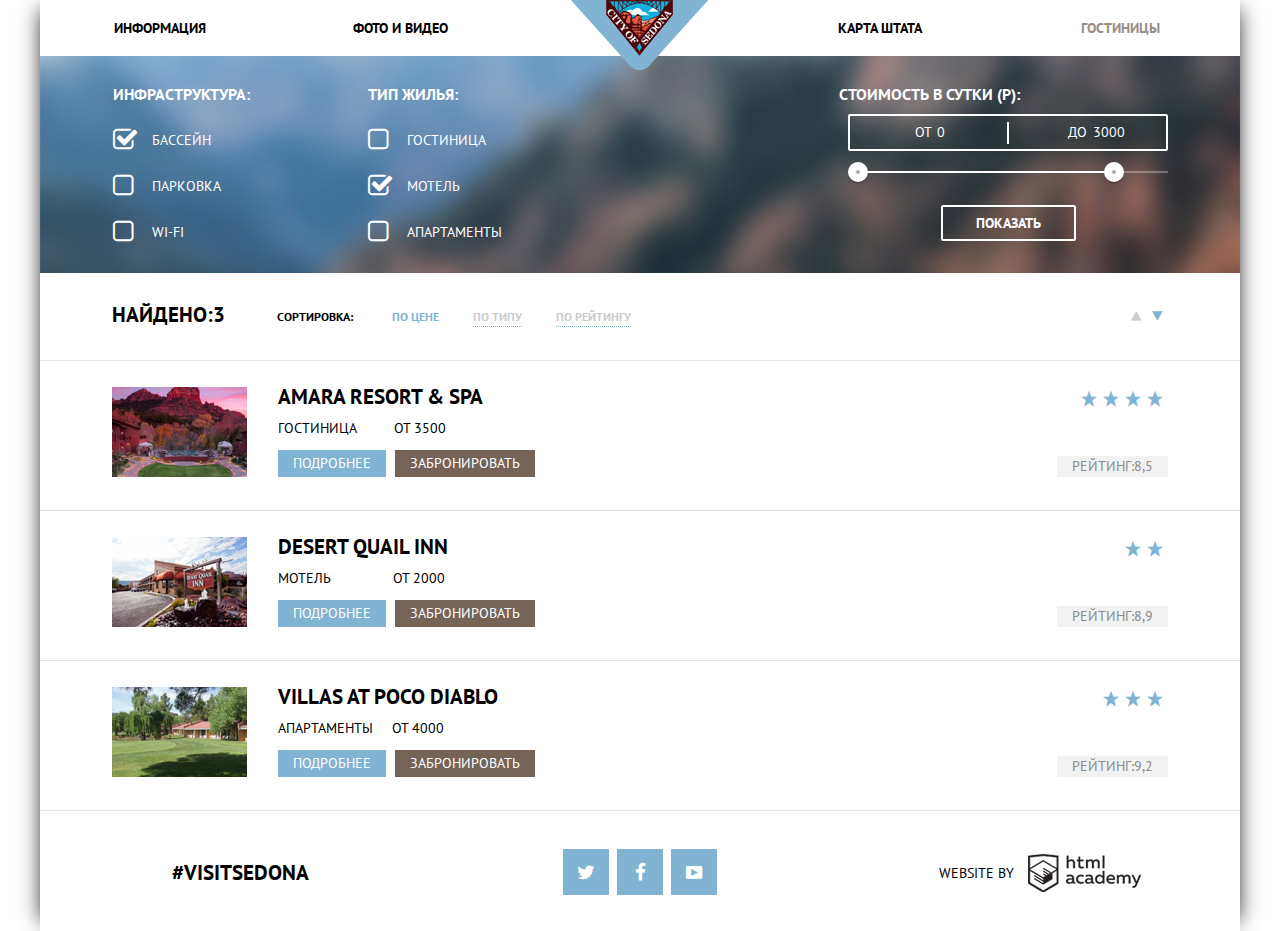
==== catalog.html @ fa94203b "Выезд формы поиск гостиницы на главной странице" ====
<!DOCTYPE html>
<html lang="ru">
    <head>
        <meta charset="utf-8">
        <title>HTML Academy: Седона</title>
        <link rel="stylesheet" href="css/normalize.css">
        <link href="https://fonts.googleapis.com/css?family=PT+Sans:400,700&subset=cyrillic,latin" rel="stylesheet" type="text/css">
        <link rel="stylesheet" href="css/style.css">
    </head>
    <body>
        <div class="container">
            <header class="main-header">
                <nav class="main-navigation">
                    <ul class="menu clearfix">
                        <li class="menu-item">
                            <a href="#">Информация</a>
                        </li>
                        <li class="menu-item">
                            <a href="#">Фото и видео</a>
                        </li>
                        <li class="menu-item">
                            <a href="#">Карта штата</a>
                        </li>
                        <li class="menu-item active">
                            <a href="#">Гостиницы</a>
                        </li>
                    </ul>
                </nav>
                <div class="header-logo">
                    <a href="index.html"><img class="product-img" src="img/logo-top.png" width="138" height="70" alt="City of Sedona"></a>
                </div> 
            </header>

            <main>
                <div class="filters clearfix">
                    <form action="/" method="get">
                        <div class="filter-infrastructure">
                            <h2>Инфраструктура:</h2>

                            <div class="form-control">
                                <input id="pool" type="checkbox" name="infrastructure" checked>
                                <label for="pool">Бассейн</label>
                            </div>
                            <div class="form-control">
                                <input id="parking" type="checkbox" name="infrastructure">
                                <label for="parking">Парковка</label>
                            </div>
                            <div class="form-control">
                                <input id="wi-fi" type="checkbox" name="infrastructure">
                                <label for="wi-fi">Wi-Fi</label>
                            </div>
                        </div>

                        <div class="filter-property-type">
                            <h2>Тип жилья:</h2>
                            <div class="form-control">
                                <input id="hotel" type="checkbox" name="property">
                                <label for="hotel">Гостиница</label>
                            </div>
                            <div class="form-control">
                                <input id="motel" type="checkbox" name="property" checked>
                                <label for="motel">Мотель</label>
                            </div>
                            <div class="form-control">
                                <input id="apartments" type="checkbox" name="property">
                                <label for="apartments">Апартаменты</label>
                            </div>
                        </div>

                        <div class="filter-range">
                            <div class="filter-range-title">Стоимость в сутки (р):</div>
                            <div class="price-controls">
                                <label class="min-price">от <input type="text" name="min-price" value="0"></label>
                                <label class="max-price">до <input type="text" name="max-price" value="3000"></label>
                             </div>
                            <div class="range-controls">
                                <div class="scale">
                                <div class="bar"></div>
                                </div>
                                <div class="range-toggle range-toggle-min"></div>
                                <div class="range-toggle range-toggle-max"></div>
                            </div>
                            <input class="btn-transparent" type="submit" value="Показать">
                        </div>
                    </form>
                </div>
               

                <div class="sorting clearfix">
                    <h2>Найдено:3</h2>
                    <div class="sorting-type">
                        <h4>Сортировка:</h4>
                        <ul>
                            <li class="sorting-type-active"><a href="#">По цене</a></li>
                            <li><a href="#">По типу</a></li>
                            <li><a href="#">По рейтингу</a></li>
                        </ul>
                    </div>
                    <div class="sort-asc-dsc">
                        <a href="#"><span class="icon-up-dir"></span></a>
                        <a href="#"><span class="icon-down-dir sort-asc-dsc-active"></span></a>
                    </div>
                </div>

                <div class="search-result clearfix">
                    <div class="search-result-item">
                        <div class="search-result-img">
                            <img src="img/hotel1.jpg" width="135" height="90" alt="hotel">
                        </div>
                        <div class="description">
                            <a href="#"><h2>Amara resort &#38; SPA</h2></a>
                            <span class="description-span-item1">Гостиница</span>
                            <span>от 3500</span>
                            <div class="discription-button">
                                <button class="blue">Подробнее</button>
                                <button class="brown">Забронировать</button>
                            </div>
                        </div>
                        <div class="rating">
                            <div class="rating-star">
                                <span class="icon-star"></span>
                                <span class="icon-star"></span>
                                <span class="icon-star"></span>
                                <span class="icon-star"></span>
                            </div>
                            <span class="rating-score">Рейтинг:8,5</span>
                        </div>
                    </div>
                    <div class="search-result-item">
                        <div class="search-result-img">
                            <img src="img/hotel2.jpg" width="135" height="90" alt="hotel">
                        </div>
                        <div class="description">
                            <a href="#"><h2>Desert Quail Inn</h2></a>
                            <span class="description-span-item2">Мотель</span>
                            <span>от 2000</span>
                            <div class="discription-button">
                                <button class="blue">Подробнее</button>
                                <button class="brown">Забронировать</button>
                            </div>
                        </div>
                        <div class="rating">
                            <div class="rating-star">
                                <span class="icon-star"></span>
                                <span class="icon-star"></span>
                            </div>
                            <span class="rating-score">Рейтинг:8,9</span>
                        </div>
                    </div>
                    <div class="search-result-item">
                        <div class="search-result-img">
                            <img src="img/hotel3.jpg" width="135" height="90" alt="hotel">
                        </div>
                        <div class="description">
                            <a href="#"><h2>Villas at Poco Diablo</h2></a>
                            <span class="description-span-item3">Апартаменты</span>
                            <span>от 4000</span>
                            <div class="discription-button">
                                <button class="blue">Подробнее</button>
                                <button class="brown">Забронировать</button>
                            </div>
                        </div>
                        <div class="rating">
                            <div class="rating-star">
                                <span class="icon-star"></span>
                                <span class="icon-star"></span>
                                <span class="icon-star"></span>
                            </div>
                            <span class="rating-score">Рейтинг:9,2</span>
                        </div>
                    </div>
                </div> 
            </main>


            <footer class="main-footer clearfix">
                <section class="footer-visitsedona">
                    <span>#VISITSEDONA</span>
                </section>
                <section class="footer-social">
                    <a class="social-btn" href="#"><span class="icon-twitter"></span></a>
                    <a class="social-btn" href="#"><span class="icon-facebook"></span></a>
                    <a class="social-btn" href="#"><span class="icon-youtube"></span></a>
                </section>
                <section class="footer-copyright">
                    <span>Website by</span>
                    <a class="btn" href="https://htmlacademy.ru">
                    </a> 
                </section>
            </footer>
        </div>
  </body>
</html>
---- css/style.css ----
body {
  font-style: normal;
  font-size: 14px;
  line-height: 24px;
  font-family: "PT Sans", "Arial", "Helvetica", sans-serif;
  color: black;
  font-weight: bold;
  text-transform: uppercase;
  margin-top: 0;
  background-color: white;
}
@font-face {
  font-weight: normal;
  font-style: normal;
  font-family: "symbols-sedona";
  src: url("../fonts/symbols-sedona.woff") format("woff"),
  url("../fonts/symbols-sedona.woff2") format("woff2");
}

[class^="icon-"]::before,
[class*=" icon-"]::before {
  display: inline-block;
  width: 1em;
  margin-right: 0.2em;
  margin-left: 0.2em;
  font-weight: normal;
  line-height: 1em;
  font-family: "symbols-sedona";
  text-align: center;
  text-transform: none;
  text-decoration: inherit;
  font-style: normal;
  font-variant: normal;
  speak: none;
}

.icon-facebook::before { content: "\66"; } /* "f" */
.icon-twitter::before { content: "\74"; } /* "t" */
.icon-up-dir::before { content: "\25b2"; } /* "▲" */
.icon-down-dir::before { content: "\25bc"; } /* "▼" */
.icon-star::before { content: "\2605"; } /* "★" */
.icon-check-off::before { content: "\2610"; } /* "☐" */
.icon-check-on::before { content: "\2611"; } /* "☑" */
.icon-calendar::before { content: "\e800"; } /* "" */
.icon-plus::before { content: "\e801"; } /* "" */
.icon-minus::before { content: "\e802"; } /* "" */
.icon-youtube::before { content: "\f39e"; } /* "" */


h1 {
  font-size: 30px;
}

h2 {
  font-size: 21px;
  line-height: 21px;
}

h3 {
  font-weight: normal;
  line-height: 21px;
  font-size: 14px;
}

/*сетка для главной страницы*/
.clearfix::after {
  content: "";
  display: table;
  clear: both;
}

.container {
  width: 1200px;
  position: relative;
  padding: 0px;
  margin: 0 auto;
  box-shadow: -9px 0 20px -10px #333, 
              9px 0 20px  -10px #333;
}

.main-header {
  background-color: #FFFFFF;
  color: #000000;
  height: 56px;
  margin-bottom: 0px;
  position: relative;
}

.main-navigation .menu {
  list-style: none;
  margin: 0;
  padding: 0;
}

.menu-item {
  float: left;
  width: 20%;
  text-align: center;
}

.menu-item:nth-child(2) {
  margin-right: 20%;
}

.menu-item a {
  padding: 16px 0;
  text-decoration: none;
  color: #000000;
  display: block;
}

.menu-item a:hover {
  color: #81b3d2;
}

.menu-item a:active {
  color: #b2b2b2;
}

.main-navigation .active a{
  color: #9b8d84;
}
.main-navigation .active a:hover {
  color: #604e43;
}
.main-navigation .active a:active {
  color: #d6d0cc;
}

.header-logo {
  position: absolute;
  top: 0;
  left: 50%;
  margin-left: -69px;
}

.welcome-to-sedona{
  max-height: 723px;
  background-color: #E0F8F7;
  background-image: url("../img/background-photo1.jpg");
  background-repeat: no-repeat;
  padding-top: 1px;
}

.welcome-to-sedona img {
  display:block;
  margin-bottom: 55px;
  margin-left: auto;
  margin-right: auto;
}
.welcome-to-sedona img:first-child {
  margin-top: 75px;
}

.welcome-to-sedona-title {
  margin-top: 140px;
  text-align: center;
  height: 214px;
}

.welcome-to-sedona-title h2 {
  line-height: 24px;
}

.welcome-to-sedona-title h3 {
  margin-top: 30px;
}

.benefits-blue {
  background-color: #81b3d2;
  color: white;
  width: 400px;
  height: 256px; 
  float: left;
  text-align: center;
  vertical-align: middle;
}

.benefits-blue h2 {
  margin-top: 53px;
  margin-bottom: 23px;
}

.benefits-blue h3 {
  margin-top: 20px;
}

.benefits-picture {
  width: 800px;
  height: 256px;
  float: left;
}

.benefits-white {
  width: 400px;
  height: 330px;
  float: left;
  text-align: center;
}

.benefits-white-picture {
  display: inline-block;
  width: 76px;
  height: 76px;
  margin-top: 60px;
  margin-bottom: 8px;
}

.benefits-white-picture-souvenir {
  margin-top: 56px;
  margin-bottom: 12px;
}

.benefits-white h2 {
  margin-bottom: 25px;
}

.benefits-gray {
  width: 400px;
  height: 256px; 
  float: left;
  text-align: center;
  background-color: #eeeeee;
}

.benefits-gray h2 {
  margin-top: 47px;
  margin-bottom: 22px;
}

.benefits-gray h3 {
  margin-top: 20px;
}

.post-benefits {
  height: 235px;
  text-align: center;
}

.post-benefits h1 {
  margin-top: 56px;
  margin-bottom: 31px;
}

.post-benefits h3 {
  line-height: 24px;
}

.search-hotels {
  position: absolute;
  top: -85px;
  left: 315px;
  width:568px;
  height:481px;
  margin-left: auto;
  margin-right: auto;
}


button.search-hotels-title {
  font-size: 21px;
  color: white;
  text-align: center;
  height: 85px;
  width: 100%;
  outline: none;
  border: 0px;
  background-color: #766357;
  line-height: 26px;
  text-transform: uppercase;
}

.search-hotels form {
  width: 100%;
  height: 396px;
  display: none;
  background: #ffffff; 
  box-shadow: 1px 1px 20px 2px #333;
}
.search-hotels form.show {
  display: block;
}

.map {
  position: relative;
  background-image: url("../img/map.jpg");
  height: 590px;
}

.search-hotels input.btn {
  font-size: 21px;
  color: white;
  text-align: center;
  width: 459px;
  height: 58px;
  background-color: #81b3d2;
  text-transform: uppercase;
  margin-top: 55px;
  margin-left: 55px;
  border: 0px;
  outline: none;
}

.search-hotels input.btn:hover {
  background-color: #669ec0;
}

.search-hotels input.btn:active {
  color: rgba(255, 255, 255, 0.3);
  background-color: #5496bd;
}

.form-check-in {
  padding-top: 55px;
  margin-left: 56px;
  position: relative;
}

#check-in-edit {
  width: 331px;
  height: 36px;
  background-color: #f2f2f2;
  border: 0px;
  margin-left: 18px;
  padding-left: 14px;
  text-transform: uppercase;
}

#check-in-edit:hover {
  background-color: #ebebeb;
}

#check-in-edit:focus {
  background-color: #ffffff;
  border: 2px solid #e5e5e5;
  outline: none;
  width: 327px;
  height: 32px;
}

.form-check-out {
  margin-top: 28px;
  margin-left: 55px;
  position: relative;
} 

#check-out-edit {
  width: 331px;
  height: 36px;
  background-color: #f2f2f2;
  border: 0px;
  margin-left: 16px;
  padding-left: 14px;
  text-transform: uppercase;
}

#check-out-edit:hover {
  background-color: #ebebeb;
}

#check-out-edit:focus {
  background-color: #ffffff;
  border: 2px solid #e5e5e5;
  outline: none;
  width: 327px;
  height: 32px;
}

.search-hotels-updown {
  display: inline-block;
  margin-top: 31px;
  margin-left: 55px;
}

.search-hotels-updown-edit {
  display: inline-block;
  padding: 6px 4px;
  background-color: #f2f2f2;
  margin-left: 38px;
}

.search-hotels-updown-children {
  margin-left: 48px;
}

.search-hotels-updown-children .search-hotels-updown-edit {
  margin-left: 25px;
}

.search-hotels-updown-edit button, .search-hotels-updown-edit input {
  border: none;
  background-color: #f2f2f2;
  text-align: center;
}

.form-check-in .icon-calendar {
  font-size: 21px;
  color: #c2c2c2;
  position: absolute;
  line-height: 36px;
  right: 60px;
  cursor: pointer;
}

.form-check-out .icon-calendar {
  font-size: 21px;
  color: #c2c2c2;
  position: absolute;
  line-height: 36px;
  right: 60px;
  cursor: pointer;
}

.icon-calendar:hover, 
.icon-minus:hover, 
.icon-plus:hover {
  color: #000000;
}

.icon-calendar:active, 
.icon-minus:active, 
.icon-plus:active {
  color: #81b3d2;
}

.search-hotels-updown-edit button {
  cursor: pointer;
  outline: none;
}

.search-hotels-updown-edit span {
  font-size: 14px;
  color: #a9a9a9;
}

.main-footer-index {
  background-color: rgba(255, 255, 255, 0.9);
  position: absolute;
  bottom: 0;
}

.main-footer  {
  width: 1200px;
  padding: 33px 0px;
  height: 54px;
}

.footer-visitsedona {
  display: block;
  float: left;
  width: 400px;
  text-align: center;
  margin-top: 17px;
  font-size: 21px;
}

.footer-social {
  float: left;
  width: 400px;
  margin-top: 5px;
  text-align: center;
}

.social-btn {
  display: inline-block;
  width: 46px;
  height: 46px;
  margin: 0 2px;
  font-size: 0px;
  vertical-align: top;
  text-decoration: none;
  background: #81b3d2;
  color:white;
  text-align: center;
  outline: none;
}

.social-btn:hover {
  background-color: #669ec0;
}

.social-btn:active {
  color: rgba(255, 255, 255, 0.3);
  background-color: #5496bd;
}

.social-btn span {
font-size: 19px;
line-height: 46px;
}

.footer-copyright {
  float: left;
  width: 400px;
  min-height: 50px;
  text-align: center;
  margin-top: 10px;
}

.footer-copyright span {
  vertical-align: middle;
  margin-right: 10px;
  font-weight: 400;
}

.footer-copyright a.btn {
  vertical-align: middle;
  background: url("../img/htmlacademy.png");
  background-repeat: no-repeat; 
  display: inline-block;   
  width: 113px; 
  height: 38px; 
}

.footer-copyright a.btn:hover {
  background: url("../img/htmlacademyblue.png") no-repeat;
}

.footer-copyright a.btn:active {
  background: url("../img/htmlacademygray.png") no-repeat;
}

/* сетка для каталога*/
.filters {
  background-image: url("../img/filter-background1.jpg");
  color: white;
  min-height: 217px; 
}

.filters h2 {
  font-size: 16px;
  margin-top: 28px;
}

.form-control input[type="checkbox"] {
  display: none;
}

.form-control input[type="checkbox"] + label {
  display: block;
  margin: 25px 0;
  line-height: 21px;
  padding-left: 39px;
  position: relative;
  cursor: pointer;
  font-weight: normal;
}

.form-control input[type="checkbox"] + label::before {
  content: "\2610";
  font-family: "symbols-sedona";
  font-size: 26px;
  position: absolute;
  top: 0;
  left: 0;

}

.form-control input[type="checkbox"]:checked + label::before {
  content: "\2611";
}

.filter-infrastructure {
  width: 240px;
  margin-left: 73px;
  float: left;
  margin-right: 15px;
}

.filter-property-type {
  width: 275px;
  float:left;
  margin-right: 197px;
}

.filter-range {
  width: 320px;
  margin-right: 72px;
  margin-top: 28px;
  float: right;
  color: #ffffff;
  text-transform: uppercase;
}

.filter-range-title {
  margin-bottom: 9px;
  margin-left: -9px;
  font-weight: 600;
  font-size: 16px;
  line-height: 21px;
}

.price-controls {
  position: relative;
  height: 33px;
  margin-bottom: 20px;
  font-size: 0;
  border: 2px solid #ffffff;
  border-radius: 2px;
}

.price-controls::after {
  content: "";
  position: absolute;
  top: 50%;
  left: 50%;
  width: 2px;
  height: 22px;
  background: #ffffff;
  transform: translate(-50%, -50%);
}

.price-controls label {
  display: inline-block;
  font-weight: 400;
  font-size: 14px;
  line-height: 30px;
  vertical-align: top;
  cursor: pointer;
}

.price-controls .min-price,
.price-controls .max-price {
  width: 88px;
  padding-left: 65px;
}

.price-controls input {
  width: 50px;
  margin: 0;
  color: inherit;
  font: inherit;
  background: none;
  border: none;
  outline: none;
}

.range-controls {
  position: relative;
  margin-bottom: 32px;
}

.range-controls .scale {
  height: 2px;
  background: rgba(255, 255, 255, 0.3);
}

.range-controls .bar {
  width: 80%;
  height: 2px;
  background: #ffffff;
}

.range-toggle {
  position: absolute;
  top: -9px;
  width: 4px;
  height: 4px;
  background: #ababab;
  border: 8px solid #ffffff;
  border-radius: 50%;
  box-shadow: 0 2px 1px 0 rgba(0, 1, 1, 0.2);
  cursor: pointer;
}

.range-toggle:hover {
  background: #1c4f80;
}

.range-toggle-min {
  left: 0;
}

.range-toggle-max {
  left: 80%;
}

.btn-transparent {
  display: block;
  margin: 0 auto;
  padding: 6px 33px;
  font-size: 14px;
  line-height: 20px;
  color: #ffffff;
  text-transform: uppercase;
  background: transparent;
  border: 2px solid #ffffff;
  border-radius: 2px;
  outline: none;
  cursor: pointer;
}

.btn-transparent:hover {
  color: #000000;
  background: #ffffff;
}

.sorting {
  width: 1062px;
  padding: 31px 66px;
  padding-left: 72px;
  vertical-align: middle; 
  border-bottom: 1px solid #e5e5e5;
}

.sorting h2 {
  margin: 0 45px 0 0;
  width: 120px;
  float: left;
}

.sorting-type {
  width: 680px;
  float: left;
}

.sorting-type h4 {
  font-size: 12px;
  display: inline;
  margin-right: 35px;
}

.sorting-type ul {
  display: inline;
  margin: 0;
  padding: 0;
  list-style: none;
}

.sorting-type li {
  display: inline-block;
  font-size: 12px;
  line-height: 18px;
  text-align: center;
}

.sorting-type a {
  display: block;
  color: black;
  margin-right: 30px;
  color: #cbcbcb;
  text-decoration: none;
  border-bottom: 1px dotted #81b3d2;
}

.sorting-type a:hover {
  color: #81b3d2;
}

.sorting-type a:active {
  color: #000000;
  border: none;
}

.sorting-type-active a {
  color: #81b3d2;
  border: none;
}

.sort-asc-dsc {
  float: right;
  width: 200px;
  margin: 0;
  font-size: 23px;
  text-align: right;
}

.sort-asc-dsc a {
  color: #cccccc;
}

.sort-asc-dsc a:hover {
  color: #000000;
}

.sort-asc-dsc a:active {
  color: #81b3d2;
}

.sort-asc-dsc .icon-down-dir {
  margin-left: -17px;
}

 .sort-asc-dsc .sort-asc-dsc-active {
  color: #81b3d2;
}

.search-result-item {
  position: relative;
  padding: 26px 72px;
  border-bottom: 1px solid #e5e5e5;
}

.search-result-item .search-result-img {
  display: inline-block;
  width: 134px;
  margin-right: 28px;
}

.search-result-item .description {
  display: inline-block;
  vertical-align: top;
  position: relative;
  height: 90px;
  min-width: 563px;
}

.description h2 {
  font-size: 21px;
  line-height: 1em;
  font-weight: 700;
  margin-top: -1px;
  margin-bottom: 9px;
}

.description a {
  text-decoration: none;
  color: #000000;
}

.description a:hover {
  color: #81b3d2;
}

.description a:active {
  color: #c2c2c2;
}

.description span {
  font-size: 14px;
  font-weight: 400;
}

.description-span-item1 {
  margin-right: 33px;
}

.description-span-item2 {
  margin-right: 58px;
}

.description-span-item3 {
  margin-right: 15px;
}

.discription-button {
  position: absolute;
  bottom: 0;
}

.discription-button button {
  height: 27px;
  padding: 0 15px;
  font-weight: 400;
  font-size: 14px;
  line-height: 21px;
  font-family: "PT Sans", "Arial", sans-serif;
  color: #ffffff;
  border: none;
  outline: none;
  cursor: pointer;
  margin-right: 5px;
  text-transform: uppercase;
}

.discription-button .blue {
  background-color: #81b3d2;
}

.discription-button .blue:hover {
  background-color: #669ec0; 
}

.discription-button .blue:active {
  color: rgba(255, 255, 255, 0.3);
  background-color: #5496bd;
}

.discription-button .brown {
  background-color: #766357;
}

.discription-button .brown:hover {
  background-color: #604e43;
}

.discription-button .brown:active {
  color: rgba(255, 255, 255, 0.3);
  background-color: #503e33;
}
 
.search-result-item .rating {
  vertical-align: top;
  position: absolute;
  height: 90px;
  right: 72px;
  display: inline-block;
  text-align: right;
}

.search-result-item .rating-star {
  text-align: right;
  color: #81b3d2;
}

.search-result-item .icon-star {
  font-size: 18px;
  margin-left: -7px;
}

.search-result-item .rating-score  {
  background-color: #f2f2f2;
  color: #8b8b8b;
  font-size: 14px;
  font-weight: 400;
  line-height: 21px;
  padding: 0px 15px;
  position: absolute;
  bottom: 0;
  right: 0;
}
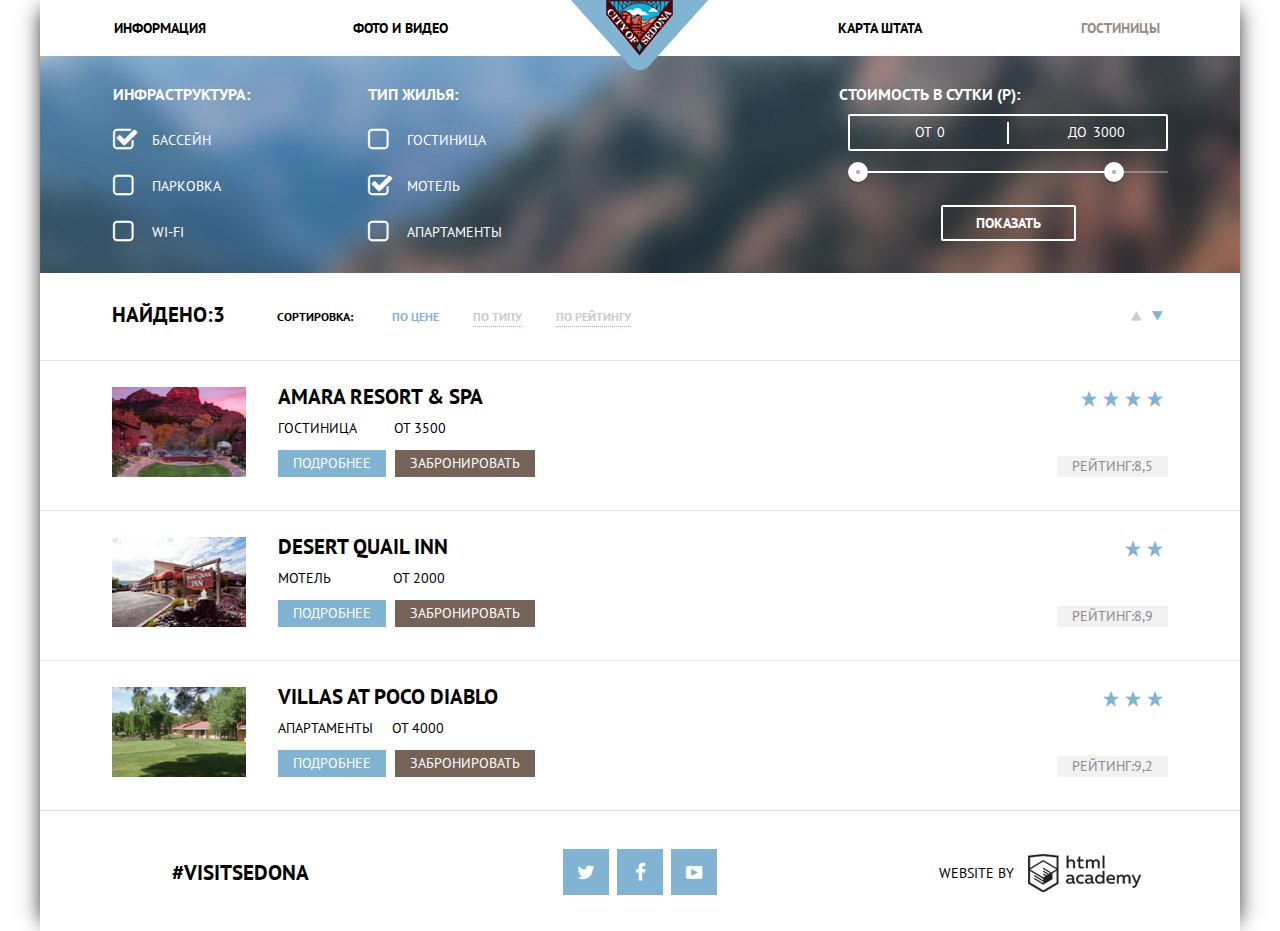
==== commit 4787e0a5: "По замечаниям от 20.02.2016" ====
--- a/catalog.html
+++ b/catalog.html
@@ -5,7 +5,7 @@
         <title>HTML Academy: Седона</title>
         <link rel="stylesheet" href="css/normalize.css">
         <link href="https://fonts.googleapis.com/css?family=PT+Sans:400,700&subset=cyrillic,latin" rel="stylesheet" type="text/css">
-        <link rel="stylesheet" href="css/style.css">
+        <link rel="stylesheet" href="css/stylemin.css">
     </head>
     <body>
         <div class="container">
--- a/css/stylemin.css
+++ b/css/stylemin.css
@@ -0,0 +1 @@
+h2,h3{line-height:21px}body{font-style:normal;font-size:14px;line-height:24px;font-family:"PT Sans",Arial,Helvetica,sans-serif;color:#000;font-weight:700;text-transform:uppercase;margin-top:0;background-color:#fff}@font-face{font-weight:400;font-style:normal;font-family:symbols-sedona;src:url(../fonts/symbols-sedona.woff) format("woff"),url(../fonts/symbols-sedona.woff2) format("woff2")}[class*=" icon-"]::before,[class^=icon-]::before{display:inline-block;width:1em;margin-right:.2em;margin-left:.2em;font-weight:400;line-height:1em;font-family:symbols-sedona;text-align:center;text-transform:none;text-decoration:inherit;font-style:normal;font-variant:normal;speak:none}.search-hotels input.btn,button.search-hotels-title{text-transform:uppercase;border:0;outline:0;text-align:center}.description a,.menu-item a,.social-btn,.sorting-type a{text-decoration:none}.icon-facebook::before{content:"\66"}.icon-twitter::before{content:"\74"}.icon-up-dir::before{content:"\25b2"}.icon-down-dir::before{content:"\25bc"}.icon-star::before{content:"\2605"}.icon-check-off::before{content:"\2610"}.icon-check-on::before{content:"\2611"}.icon-calendar::before{content:"\e800"}.icon-plus::before{content:"\e801"}.icon-minus::before{content:"\e802"}.icon-youtube::before{content:"\f39e"}h1{font-size:30px}h2{font-size:21px}h3{font-weight:400;font-size:14px}.post-benefits h3,.welcome-to-sedona-title h2{line-height:24px}.clearfix::after{content:"";display:table;clear:both}.container{width:1200px;position:relative;padding:0;margin:0 auto;box-shadow:-9px 0 20px -10px #333,9px 0 20px -10px #333}.main-header{background-color:#FFF;height:56px;margin-bottom:0;position:relative}.main-navigation .menu{list-style:none;margin:0;padding:0}.menu-item{float:left;width:20%;text-align:center}.menu-item:nth-child(2){margin-right:20%}.menu-item a{padding:16px 0;color:#000;display:block}.menu-item a:hover{color:#81b3d2}.menu-item a:active{color:#b2b2b2}.main-navigation .active a{color:#9b8d84}.main-navigation .active a:hover{color:#604e43}.main-navigation .active a:active{color:#d6d0cc}.header-logo{position:absolute;top:0;left:50%;margin-left:-69px}.welcome-to-sedona{max-height:723px;background-image:url(../img/background-photo1.jpg);background-repeat:no-repeat;padding-top:1px}.welcome-to-sedona img{display:block;margin-bottom:55px;margin-left:auto;margin-right:auto}.welcome-to-sedona img:first-child{margin-top:75px}.welcome-to-sedona-title{margin-top:140px;text-align:center;height:214px}.welcome-to-sedona-title h3{margin-top:30px}.benefits-blue{background-color:#81b3d2;color:#fff;width:400px;height:256px;float:left;text-align:center;vertical-align:middle}.benefits-blue h2{margin-top:53px;margin-bottom:23px}.benefits-blue h3{margin-top:20px}.benefits-picture{width:800px;height:256px;float:left}.benefits-white{width:400px;height:330px;float:left;text-align:center}.benefits-white-picture{display:inline-block;width:76px;height:76px;margin-top:60px;margin-bottom:8px}.benefits-white-picture-souvenir{margin-top:56px;margin-bottom:12px}.benefits-white h2{margin-bottom:25px}.benefits-gray{width:400px;height:256px;float:left;text-align:center;background-color:#eee}.benefits-gray h2{margin-top:47px;margin-bottom:22px}.benefits-gray h3{margin-top:20px}.post-benefits{height:235px;text-align:center}.post-benefits h1{margin-top:56px;margin-bottom:31px}.search-hotels{position:absolute;top:-85px;left:315px;width:568px;height:481px;margin-left:auto;margin-right:auto;box-shadow:0 0 8px 2px gray,}.form-check-in,.form-check-out,.map{position:relative}button.search-hotels-title{font-size:21px;color:#fff;height:85px;width:100%;background-color:#766357;line-height:26px}.search-hotels form{width:100%;height:396px;display:none;background:#fff}.search-hotels form.show{display:block}.map{background-image:url(../img/map.jpg);height:590px}.search-hotels input.btn{font-size:21px;color:#fff;width:459px;height:58px;background-color:#81b3d2;margin-top:55px;margin-left:55px}.search-hotels input.btn:hover{background-color:#669ec0}.search-hotels input.btn:active{color:rgba(255,255,255,.3);background-color:#5496bd}#check-in-edit,#check-out-edit{width:331px;height:36px;background-color:#f2f2f2;border:0;padding-left:14px;text-transform:uppercase}#check-in-edit:hover,#check-out-edit:hover{background-color:#ebebeb}#check-in-edit:focus,#check-out-edit:focus{background-color:#fff;border:2px solid #e5e5e5;width:327px;height:32px;outline:0}.form-check-in{padding-top:55px;margin-left:56px}#check-in-edit{margin-left:18px}.form-check-out{margin-top:28px;margin-left:55px}#check-out-edit{margin-left:16px}.search-hotels-updown{display:inline-block;margin-top:31px;margin-left:55px}.search-hotels-updown-edit{display:inline-block;padding:6px 4px;background-color:#f2f2f2;margin-left:38px}.search-hotels-updown-children{margin-left:48px}.search-hotels-updown-children .search-hotels-updown-edit{margin-left:25px}.search-hotels-updown-edit button,.search-hotels-updown-edit input{border:none;background-color:#f2f2f2;text-align:center}.form-check-in .icon-calendar,.form-check-out .icon-calendar{font-size:21px;color:#c2c2c2;position:absolute;line-height:36px;right:60px;cursor:pointer}.icon-calendar:hover,.icon-minus:hover,.icon-plus:hover{color:#000}.icon-calendar:active,.icon-minus:active,.icon-plus:active{color:#81b3d2}.search-hotels-updown-edit button{cursor:pointer;outline:0}.search-hotels-updown-edit span{font-size:14px;color:#a9a9a9}.main-footer-index{background-color:rgba(255,255,255,.9);position:absolute;bottom:0}.main-footer{width:1200px;padding:33px 0;height:54px}.footer-social,.footer-visitsedona{width:400px;float:left;text-align:center}.footer-visitsedona{display:block;margin-top:17px;font-size:21px}.footer-social{margin-top:5px}.social-btn{display:inline-block;width:46px;height:46px;margin:0 2px;font-size:0;vertical-align:top;background:#81b3d2;color:#fff;text-align:center;outline:0}.social-btn:hover{background-color:#669ec0}.social-btn:active{color:rgba(255,255,255,.3);background-color:#5496bd}.social-btn span{font-size:19px;line-height:46px}.footer-copyright{float:left;width:400px;min-height:50px;text-align:center;margin-top:10px}.footer-copyright span{vertical-align:middle;margin-right:10px;font-weight:400}.footer-copyright a.btn{vertical-align:middle;background:url(../img/htmlacademy.png) no-repeat;display:inline-block;width:113px;height:38px}.footer-copyright a.btn:hover{background:url(../img/htmlacademyblue.png) no-repeat}.footer-copyright a.btn:active{background:url(../img/htmlacademygray.png) no-repeat}.filters{background-image:url(../img/filter-background1.jpg);color:#fff;min-height:217px}.filters h2{font-size:16px;margin-top:28px}.form-control input[type=checkbox]{display:none}.form-control input[type=checkbox]+label{display:block;margin:25px 0;line-height:21px;padding-left:39px;position:relative;cursor:pointer;font-weight:400}.form-control input[type=checkbox]+label::before{content:"\2610";font-family:symbols-sedona;font-size:26px;position:absolute;top:0;left:0}.form-control input[type=checkbox]:checked+label::before{content:"\2611"}.filter-infrastructure{width:240px;margin-left:73px;float:left;margin-right:15px}.filter-property-type{width:275px;float:left;margin-right:197px}.filter-range{width:320px;margin-right:72px;margin-top:28px;float:right;color:#fff;text-transform:uppercase}.filter-range-title{margin-bottom:9px;margin-left:-9px;font-weight:600;font-size:16px;line-height:21px}.price-controls{position:relative;height:33px;margin-bottom:20px;font-size:0;border:2px solid #fff;border-radius:2px}.price-controls::after{content:"";position:absolute;top:50%;left:50%;width:2px;height:22px;background:#fff;transform:translate(-50%,-50%)}.price-controls label{display:inline-block;font-weight:400;font-size:14px;line-height:30px;vertical-align:top;cursor:pointer}.price-controls .max-price,.price-controls .min-price{width:88px;padding-left:65px}.price-controls input{width:50px;margin:0;color:inherit;font:inherit;background:0 0;border:none;outline:0}.range-controls{position:relative;margin-bottom:32px}.range-controls .scale{height:2px;background:rgba(255,255,255,.3)}.range-controls .bar{width:80%;height:2px;background:#fff}.range-toggle{position:absolute;top:-9px;width:4px;height:4px;background:#ababab;border:8px solid #fff;border-radius:50%;box-shadow:0 2px 1px 0 rgba(0,1,1,.2);cursor:pointer}.range-toggle:hover{background:#1c4f80}.range-toggle-min{left:0}.range-toggle-max{left:80%}.btn-transparent{display:block;margin:0 auto;padding:6px 33px;font-size:14px;line-height:20px;color:#fff;text-transform:uppercase;background:0 0;border:2px solid #fff;border-radius:2px;outline:0;cursor:pointer}.btn-transparent:hover{color:#000;background:#fff}.sorting{width:1062px;padding:31px 66px 31px 72px;vertical-align:middle;border-bottom:1px solid #e5e5e5}.sorting h2{margin:0 45px 0 0;width:120px;float:left}.sorting-type{width:680px;float:left}.sorting-type h4{font-size:12px;display:inline;margin-right:35px}.sorting-type ul{display:inline;margin:0;padding:0;list-style:none}.sorting-type li{display:inline-block;font-size:12px;line-height:18px;text-align:center}.sorting-type a{display:block;margin-right:30px;color:#cbcbcb;border-bottom:1px dotted #81b3d2}.sorting-type a:hover{color:#81b3d2}.sorting-type a:active{color:#000;border:none}.sorting-type-active a{color:#81b3d2;border:none}.sort-asc-dsc{float:right;width:200px;margin:0;font-size:23px;text-align:right}.sort-asc-dsc a{color:#ccc}.sort-asc-dsc a:hover{color:#000}.sort-asc-dsc .sort-asc-dsc-active,.sort-asc-dsc a:active{color:#81b3d2}.sort-asc-dsc .icon-down-dir{margin-left:-17px}.search-result-item{position:relative;padding:26px 72px;border-bottom:1px solid #e5e5e5}.search-result-item .search-result-img{display:inline-block;width:134px;margin-right:28px}.search-result-item .description{display:inline-block;vertical-align:top;position:relative;height:90px;min-width:563px}.description h2{font-size:21px;line-height:1em;font-weight:700;margin-top:-1px;margin-bottom:9px}.description span,.discription-button button{font-size:14px;font-weight:400}.description a{color:#000}.description a:hover{color:#81b3d2}.description a:active{color:#c2c2c2}.description-span-item1{margin-right:33px}.description-span-item2{margin-right:58px}.description-span-item3{margin-right:15px}.discription-button{position:absolute;bottom:0}.discription-button button{height:27px;padding:0 15px;line-height:21px;font-family:"PT Sans",Arial,sans-serif;color:#fff;border:none;outline:0;cursor:pointer;margin-right:5px;text-transform:uppercase}.discription-button .blue{background-color:#81b3d2}.discription-button .blue:hover{background-color:#669ec0}.discription-button .blue:active{color:rgba(255,255,255,.3);background-color:#5496bd}.discription-button .brown{background-color:#766357}.discription-button .brown:hover{background-color:#604e43}.discription-button .brown:active{color:rgba(255,255,255,.3);background-color:#503e33}.search-result-item .rating{vertical-align:top;position:absolute;height:90px;right:72px;display:inline-block;text-align:right}.search-result-item .rating-star{text-align:right;color:#81b3d2}.search-result-item .icon-star{font-size:18px;margin-left:-7px}.search-result-item .rating-score{background-color:#f2f2f2;color:#8b8b8b;font-size:14px;font-weight:400;line-height:21px;padding:0 15px;position:absolute;bottom:0;right:0}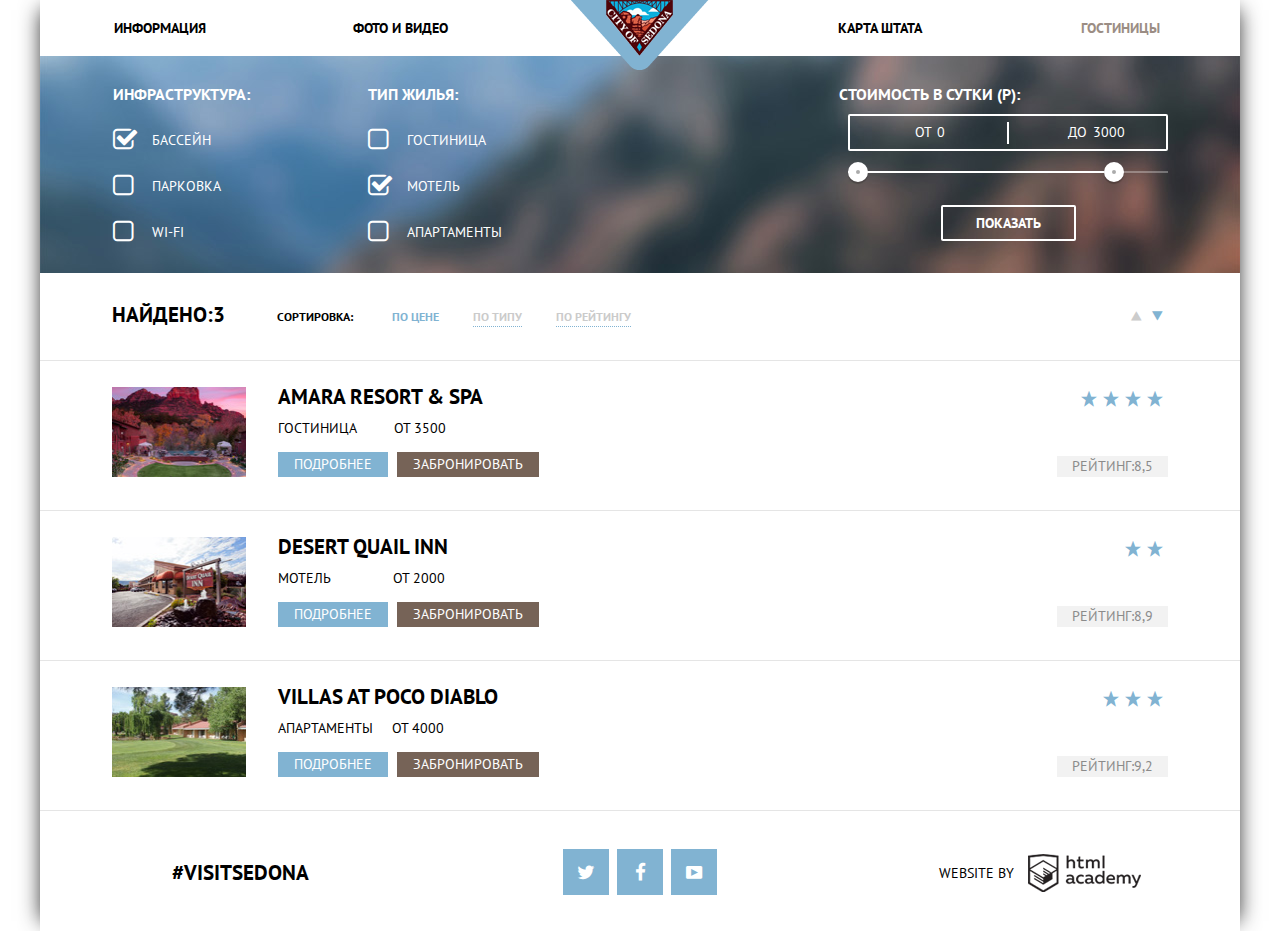
==== commit 0d1a0a1d: "Замечания" ====
--- a/catalog.html
+++ b/catalog.html
@@ -5,7 +5,7 @@
         <title>HTML Academy: Седона</title>
         <link rel="stylesheet" href="css/normalize.css">
         <link href="https://fonts.googleapis.com/css?family=PT+Sans:400,700&subset=cyrillic,latin" rel="stylesheet" type="text/css">
-        <link rel="stylesheet" href="css/stylemin.css">
+        <link rel="stylesheet" href="css/style.min.css">
     </head>
     <body>
         <div class="container">
--- a/css/style.min.css
+++ b/css/style.min.css
@@ -0,0 +1 @@
+h2,h3{line-height:21px}body{font-style:normal;font-size:14px;line-height:24px;font-family:"PT Sans",Arial,Helvetica,sans-serif;color:#000;font-weight:700;text-transform:uppercase;margin-top:0;background-color:#fff}@font-face{font-weight:400;font-style:normal;font-family:symbols-sedona;src:url(../fonts/symbols-sedona.woff) format("woff"),url(../fonts/symbols-sedona.woff2) format("woff2")}[class*=" icon-"]::before,[class^=icon-]::before{display:inline-block;width:1em;margin-right:.2em;margin-left:.2em;font-weight:400;line-height:1em;font-family:symbols-sedona;text-align:center;text-transform:none;text-decoration:inherit;font-style:normal;font-variant:normal;speak:none}.search-hotels input.btn,button.search-hotels-title{text-transform:uppercase;border:0;outline:0;text-align:center}.description a,.menu-item a,.social-btn,.sorting-type a{text-decoration:none}.icon-facebook::before{content:"\66"}.icon-twitter::before{content:"\74"}.icon-up-dir::before{content:"\25b2"}.icon-down-dir::before{content:"\25bc"}.icon-star::before{content:"\2605"}.icon-check-off::before{content:"\2610"}.icon-check-on::before{content:"\2611"}.icon-calendar::before{content:"\e800"}.icon-plus::before{content:"\e801"}.icon-minus::before{content:"\e802"}.icon-youtube::before{content:"\f39e"}h1{font-size:30px}h2{font-size:21px}h3{font-weight:400;font-size:14px}.post-benefits h3,.welcome-to-sedona-title h2{line-height:24px}.clearfix::after{content:"";display:table;clear:both}.container{width:1200px;position:relative;padding:0;margin:0 auto;box-shadow:-9px 0 20px -10px #333,9px 0 20px -10px #333}.main-header{background-color:#FFF;color:#000;height:56px;margin-bottom:0;position:relative}.main-navigation .menu{list-style:none;margin:0;padding:0}.menu-item{float:left;width:20%;text-align:center}.menu-item:nth-child(2){margin-right:20%}.menu-item a{padding:16px 0;color:#000;display:block}.menu-item a:hover{color:#81b3d2}.menu-item a:active{color:#b2b2b2}.main-navigation .active a{color:#9b8d84}.main-navigation .active a:hover{color:#604e43}.main-navigation .active a:active{color:#d6d0cc}.header-logo{position:absolute;top:0;left:50%;margin-left:-69px}.welcome-to-sedona{max-height:723px;background-color:#E0F8F7;background-image:url(../img/background-photo1.jpg);background-repeat:no-repeat;padding-top:1px}.welcome-to-sedona img{display:block;margin-bottom:55px;margin-left:auto;margin-right:auto}.welcome-to-sedona img:first-child{margin-top:75px}.welcome-to-sedona-title{margin-top:140px;text-align:center;height:214px}.welcome-to-sedona-title h3{margin-top:30px}.benefits-blue{background-color:#81b3d2;color:#fff;width:400px;height:256px;float:left;text-align:center;vertical-align:middle}.benefits-blue h2{margin-top:53px;margin-bottom:23px}.benefits-blue h3{margin-top:20px}.benefits-picture{width:800px;height:256px;float:left}.benefits-white{width:400px;height:330px;float:left;text-align:center}.benefits-white-picture{display:inline-block;width:76px;height:76px;margin-top:60px;margin-bottom:8px}.benefits-white-picture-souvenir{margin-top:56px;margin-bottom:12px}.benefits-white h2{margin-bottom:25px}.benefits-gray{width:400px;height:256px;float:left;text-align:center;background-color:#eee}.benefits-gray h2{margin-top:47px;margin-bottom:22px}.benefits-gray h3{margin-top:20px}.post-benefits{height:235px;text-align:center}.post-benefits h1{margin-top:56px;margin-bottom:31px}.search-hotels{position:absolute;top:-85px;left:315px;width:568px;height:481px;margin-left:auto;margin-right:auto}.form-check-in,.form-check-out,.map{position:relative}button.search-hotels-title{font-size:21px;color:#fff;height:85px;width:100%;background-color:#766357;line-height:26px}.search-hotels form{width:100%;height:396px;display:none;background:#fff;box-shadow:1px 1px 20px 2px #333}.search-hotels form.show{display:block}.map{background-image:url(../img/map.jpg);height:590px}.search-hotels input.btn{font-size:21px;color:#fff;width:459px;height:58px;background-color:#81b3d2;margin-top:55px;margin-left:55px}.search-hotels input.btn:hover{background-color:#669ec0}.search-hotels input.btn:active{color:rgba(255,255,255,.3);background-color:#5496bd}#check-in-edit,#check-out-edit{width:331px;height:36px;background-color:#f2f2f2;border:0;padding-left:14px;text-transform:uppercase}#check-in-edit:hover,#check-out-edit:hover{background-color:#ebebeb}#check-in-edit:focus,#check-out-edit:focus{background-color:#fff;border:2px solid #e5e5e5;width:327px;height:32px;outline:0}.form-check-in{padding-top:55px;margin-left:56px}#check-in-edit{margin-left:18px}.form-check-out{margin-top:28px;margin-left:55px}#check-out-edit{margin-left:16px}.search-hotels-updown{display:inline-block;margin-top:31px;margin-left:55px}.search-hotels-updown-edit{display:inline-block;padding:6px 4px;background-color:#f2f2f2;margin-left:38px}.search-hotels-updown-children{margin-left:48px}.search-hotels-updown-children .search-hotels-updown-edit{margin-left:25px}.search-hotels-updown-edit button,.search-hotels-updown-edit input{border:none;background-color:#f2f2f2;text-align:center}.form-check-in .icon-calendar,.form-check-out .icon-calendar{font-size:21px;color:#c2c2c2;position:absolute;line-height:36px;right:60px;cursor:pointer}.icon-calendar:hover,.icon-minus:hover,.icon-plus:hover{color:#000}.icon-calendar:active,.icon-minus:active,.icon-plus:active{color:#81b3d2}.search-hotels-updown-edit button{cursor:pointer;outline:0}.search-hotels-updown-edit span{font-size:14px;color:#a9a9a9}.main-footer-index{background-color:rgba(255,255,255,.9);position:absolute;bottom:0}.main-footer{width:1200px;padding:33px 0;height:54px}.footer-social,.footer-visitsedona{width:400px;float:left;text-align:center}.footer-visitsedona{display:block;margin-top:17px;font-size:21px}.footer-social{margin-top:5px}.social-btn{display:inline-block;width:46px;height:46px;margin:0 2px;font-size:0;vertical-align:top;background:#81b3d2;color:#fff;text-align:center;outline:0}.social-btn:hover{background-color:#669ec0}.social-btn:active{color:rgba(255,255,255,.3);background-color:#5496bd}.social-btn span{font-size:19px;line-height:46px}.footer-copyright{float:left;width:400px;min-height:50px;text-align:center;margin-top:10px}.footer-copyright span{vertical-align:middle;margin-right:10px;font-weight:400}.footer-copyright a.btn{vertical-align:middle;background:url(../img/htmlacademy.png) no-repeat;display:inline-block;width:113px;height:38px}.footer-copyright a.btn:hover{background:url(../img/htmlacademyblue.png) no-repeat}.footer-copyright a.btn:active{background:url(../img/htmlacademygray.png) no-repeat}.filters{background-image:url(../img/filter-background1.jpg);color:#fff;min-height:217px}.filters h2{font-size:16px;margin-top:28px}.form-control input[type=checkbox]{display:none}.form-control input[type=checkbox]+label{display:block;margin:25px 0;line-height:21px;padding-left:39px;position:relative;cursor:pointer;font-weight:400}.form-control input[type=checkbox]+label::before{content:"\2610";font-family:symbols-sedona;font-size:26px;position:absolute;top:0;left:0}.form-control input[type=checkbox]:checked+label::before{content:"\2611"}.filter-infrastructure{width:240px;margin-left:73px;float:left;margin-right:15px}.filter-property-type{width:275px;float:left;margin-right:197px}.filter-range{width:320px;margin-right:72px;margin-top:28px;float:right;color:#fff;text-transform:uppercase}.filter-range-title{margin-bottom:9px;margin-left:-9px;font-weight:600;font-size:16px;line-height:21px}.price-controls{position:relative;height:33px;margin-bottom:20px;font-size:0;border:2px solid #fff;border-radius:2px}.price-controls::after{content:"";position:absolute;top:50%;left:50%;width:2px;height:22px;background:#fff;transform:translate(-50%,-50%)}.price-controls label{display:inline-block;font-weight:400;font-size:14px;line-height:30px;vertical-align:top;cursor:pointer}.price-controls .max-price,.price-controls .min-price{width:88px;padding-left:65px}.price-controls input{width:50px;margin:0;color:inherit;font:inherit;background:0 0;border:none;outline:0}.range-controls{position:relative;margin-bottom:32px}.range-controls .scale{height:2px;background:rgba(255,255,255,.3)}.range-controls .bar{width:80%;height:2px;background:#fff}.range-toggle{position:absolute;top:-9px;width:4px;height:4px;background:#ababab;border:8px solid #fff;border-radius:50%;box-shadow:0 2px 1px 0 rgba(0,1,1,.2);cursor:pointer}.range-toggle:hover{background:#1c4f80}.range-toggle-min{left:0}.range-toggle-max{left:80%}.btn-transparent{display:block;margin:0 auto;padding:6px 33px;font-size:14px;line-height:20px;color:#fff;text-transform:uppercase;background:0 0;border:2px solid #fff;border-radius:2px;outline:0;cursor:pointer}.btn-transparent:hover{color:#000;background:#fff}.sorting{width:1062px;padding:31px 66px 31px 72px;vertical-align:middle;border-bottom:1px solid #e5e5e5}.sorting h2{margin:0 45px 0 0;width:120px;float:left}.sorting-type{width:680px;float:left}.sorting-type h4{font-size:12px;display:inline;margin-right:35px}.sorting-type ul{display:inline;margin:0;padding:0;list-style:none}.sorting-type li{display:inline-block;font-size:12px;line-height:18px;text-align:center}.sorting-type a{display:block;margin-right:30px;color:#cbcbcb;border-bottom:1px dotted #81b3d2}.sorting-type a:hover{color:#81b3d2}.sorting-type a:active{color:#000;border:none}.sorting-type-active a{color:#81b3d2;border:none}.sort-asc-dsc{float:right;width:200px;margin:0;font-size:23px;text-align:right}.sort-asc-dsc a{color:#ccc}.sort-asc-dsc a:hover{color:#000}.sort-asc-dsc .sort-asc-dsc-active,.sort-asc-dsc a:active{color:#81b3d2}.sort-asc-dsc .icon-down-dir{margin-left:-17px}.search-result-item{position:relative;padding:26px 72px;border-bottom:1px solid #e5e5e5}.search-result-item .search-result-img{display:inline-block;width:134px;margin-right:28px}.search-result-item .description{display:inline-block;vertical-align:top;position:relative;height:90px;min-width:563px}.description h2{font-size:21px;line-height:1em;font-weight:700;margin-top:-1px;margin-bottom:9px}.description span,.discription-button button{font-size:14px;font-weight:400}.description a{color:#000}.description a:hover{color:#81b3d2}.description a:active{color:#c2c2c2}.description-span-item1{margin-right:33px}.description-span-item2{margin-right:58px}.description-span-item3{margin-right:15px}.discription-button{position:absolute;bottom:0}.discription-button button{padding:2px 16px;line-height:21px;font-family:"PT Sans",Arial,sans-serif;color:#fff;border:none;outline:0;cursor:pointer;margin-right:5px;text-transform:uppercase}.discription-button .blue{background-color:#81b3d2}.discription-button .blue:hover{background-color:#669ec0}.discription-button .blue:active{color:rgba(255,255,255,.3);background-color:#5496bd}.discription-button .brown{background-color:#766357}.discription-button .brown:hover{background-color:#604e43}.discription-button .brown:active{color:rgba(255,255,255,.3);background-color:#503e33}.search-result-item .rating{vertical-align:top;position:absolute;height:90px;right:72px;display:inline-block;text-align:right}.search-result-item .rating-star{text-align:right;color:#81b3d2}.search-result-item .icon-star{font-size:18px;margin-left:-7px}.search-result-item .rating-score{background-color:#f2f2f2;color:#8b8b8b;font-size:14px;font-weight:400;line-height:21px;padding:0 15px;position:absolute;bottom:0;right:0}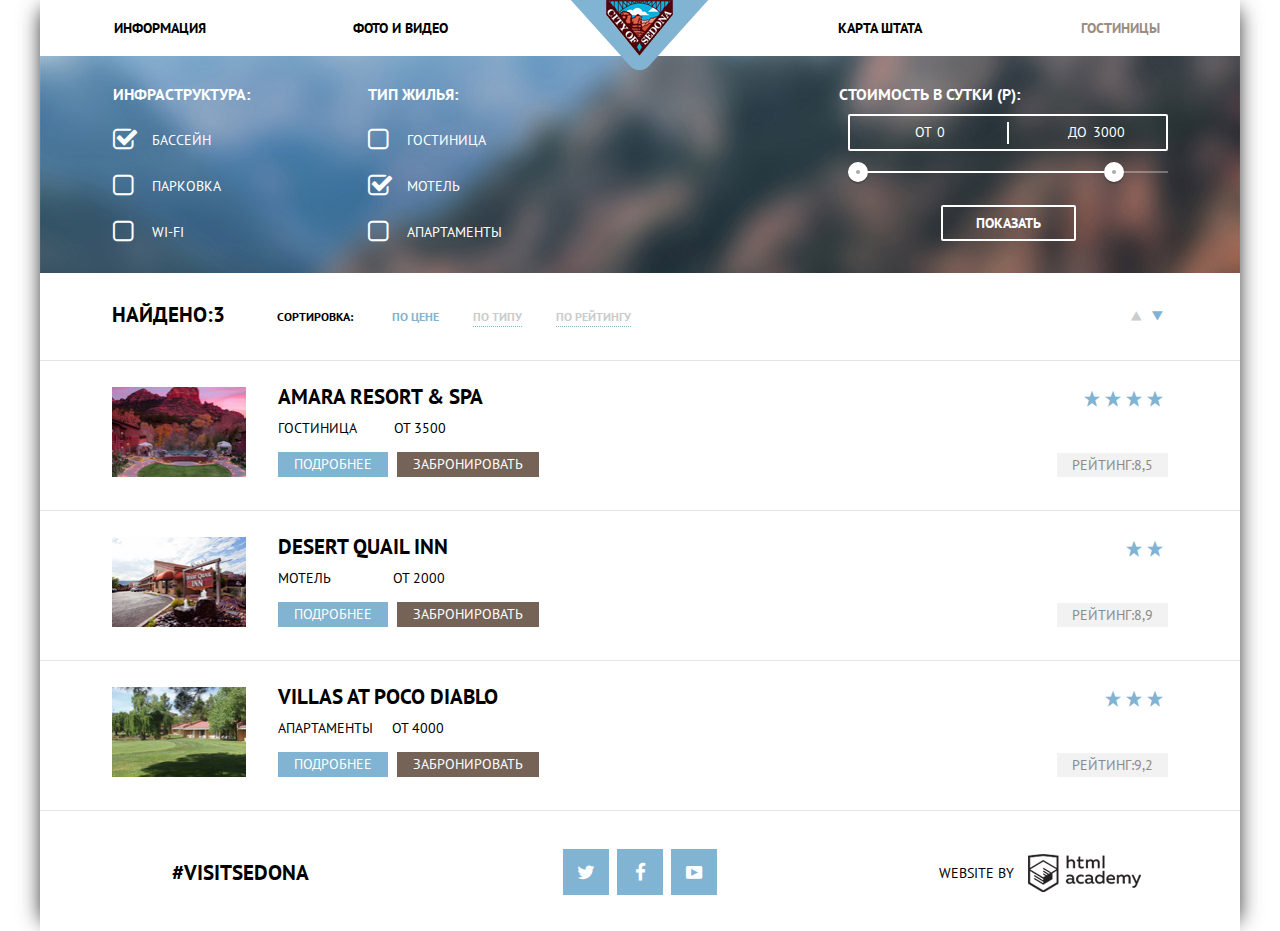
==== commit 9e167193: "Стилизация Б7" ====
--- a/catalog.html
+++ b/catalog.html
@@ -5,7 +5,7 @@
         <title>HTML Academy: Седона</title>
         <link rel="stylesheet" href="css/normalize.css">
         <link href="https://fonts.googleapis.com/css?family=PT+Sans:400,700&subset=cyrillic,latin" rel="stylesheet" type="text/css">
-        <link rel="stylesheet" href="css/style.min.css">
+        <link rel="stylesheet" href="css/style.css">
     </head>
     <body>
         <div class="container">
--- a/css/style.css
+++ b/css/style.css
@@ -0,0 +1,915 @@
+body {
+    font-style: normal;
+    font-size: 14px;
+    line-height: 24px;
+    font-family: "PT Sans", "Arial", "Helvetica", sans-serif;
+    color: black;
+    font-weight: bold;
+    text-transform: uppercase;
+    margin-top: 0;
+    background-color: white;
+}
+@font-face {
+    font-weight: normal;
+    font-style: normal;
+    font-family: "symbols-sedona";
+    src: url("../fonts/symbols-sedona.woff") format("woff"),
+    url("../fonts/symbols-sedona.woff2") format("woff2");
+}
+
+[class^="icon-"]::before,
+[class*=" icon-"]::before {
+    display: inline-block;
+    width: 1em;
+    margin-right: 0.2em;
+    margin-left: 0.2em;
+    font-weight: normal;
+    line-height: 1em;
+    font-family: "symbols-sedona";
+    text-align: center;
+    text-transform: none;
+    text-decoration: inherit;
+    font-style: normal;
+    font-variant: normal;
+    speak: none;
+}
+
+.icon-facebook::before { content: "\66"; } /* "f" */
+.icon-twitter::before { content: "\74"; } /* "t" */
+.icon-up-dir::before { content: "\25b2"; } /* "▲" */
+.icon-down-dir::before { content: "\25bc"; } /* "▼" */
+.icon-star::before { content: "\2605"; } /* "★" */
+.icon-check-off::before { content: "\2610"; } /* "☐" */
+.icon-check-on::before { content: "\2611"; } /* "☑" */
+.icon-calendar::before { content: "\e800"; } /* "" */
+.icon-plus::before { content: "\e801"; } /* "" */
+.icon-minus::before { content: "\e802"; } /* "" */
+.icon-youtube::before { content: "\f39e"; } /* "" */
+
+
+h1 {
+    font-size: 30px;
+}
+
+h2 {
+    font-size: 21px;
+    line-height: 21px;
+}
+
+h3 {
+    font-weight: normal;
+    line-height: 21px;
+    font-size: 14px;
+}
+
+/*сетка для главной страницы*/
+.clearfix::after {
+    content: "";
+    display: table;
+    clear: both;
+}
+
+.container {
+    width: 1200px;
+    position: relative;
+    padding: 0px;
+    margin: 0 auto;
+    box-shadow: -9px 0 20px -10px #333, 
+                            9px 0 20px    -10px #333;
+}
+
+.main-header {
+    background-color: #FFFFFF;
+    color: #000000;
+    height: 56px;
+    margin-bottom: 0px;
+    position: relative;
+}
+
+.main-navigation .menu {
+    list-style: none;
+    margin: 0;
+    padding: 0;
+}
+
+.menu-item {
+    float: left;
+    width: 20%;
+    text-align: center;
+}
+
+.menu-item:nth-child(2) {
+    margin-right: 20%;
+}
+
+.menu-item a {
+    padding: 16px 0;
+    text-decoration: none;
+    color: #000000;
+    display: block;
+}
+
+.menu-item a:hover {
+    color: #81b3d2;
+}
+
+.menu-item a:active {
+    color: #b2b2b2;
+}
+
+.main-navigation .active a{
+    color: #9b8d84;
+}
+.main-navigation .active a:hover {
+    color: #604e43;
+}
+.main-navigation .active a:active {
+    color: #d6d0cc;
+}
+
+.header-logo {
+    position: absolute;
+    top: 0;
+    left: 50%;
+    margin-left: -69px;
+}
+
+.welcome-to-sedona{
+    max-height: 723px;
+    background-color: #E0F8F7;
+    background-image: url("../img/background-photo1.jpg");
+    background-repeat: no-repeat;
+    padding-top: 1px;
+}
+
+.welcome-to-sedona img {
+    display:block;
+    margin-bottom: 55px;
+    margin-left: auto;
+    margin-right: auto;
+}
+.welcome-to-sedona img:first-child {
+    margin-top: 75px;
+}
+
+.welcome-to-sedona-title {
+    margin-top: 140px;
+    text-align: center;
+    height: 214px;
+}
+
+.welcome-to-sedona-title h2 {
+    line-height: 24px;
+}
+
+.welcome-to-sedona-title h3 {
+    margin-top: 30px;
+}
+
+.benefits-blue {
+    background-color: #81b3d2;
+    color: white;
+    width: 400px;
+    height: 256px; 
+    float: left;
+    text-align: center;
+    vertical-align: middle;
+}
+
+.benefits-blue h2 {
+    margin-top: 53px;
+    margin-bottom: 23px;
+}
+
+.benefits-blue h3 {
+    margin-top: 20px;
+}
+
+.benefits-picture {
+    width: 800px;
+    height: 256px;
+    float: left;
+}
+
+.benefits-white {
+    width: 400px;
+    height: 330px;
+    float: left;
+    text-align: center;
+}
+
+.benefits-white-picture {
+    display: inline-block;
+    width: 76px;
+    height: 76px;
+    margin-top: 60px;
+    margin-bottom: 8px;
+}
+
+.benefits-white-picture-souvenir {
+    margin-top: 56px;
+    margin-bottom: 12px;
+}
+
+.benefits-white h2 {
+    margin-bottom: 25px;
+}
+
+.benefits-gray {
+    width: 400px;
+    height: 256px; 
+    float: left;
+    text-align: center;
+    background-color: #eeeeee;
+}
+
+.benefits-gray h2 {
+    margin-top: 47px;
+    margin-bottom: 22px;
+}
+
+.benefits-gray h3 {
+    margin-top: 20px;
+}
+
+.post-benefits {
+    height: 235px;
+    text-align: center;
+}
+
+.post-benefits h1 {
+    margin-top: 56px;
+    margin-bottom: 31px;
+}
+
+.post-benefits h3 {
+    line-height: 24px;
+}
+
+.search-hotels {
+    position: absolute;
+    top: -85px;
+    left: 315px;
+    width:568px;
+    height:481px;
+    margin-left: auto;
+    margin-right: auto;
+}
+
+
+button.search-hotels-title {
+    font-size: 21px;
+    color: white;
+    text-align: center;
+    height: 85px;
+    width: 100%;
+    outline: none;
+    border: 0px;
+    background-color: #766357;
+    line-height: 26px;
+    text-transform: uppercase;
+}
+
+.search-hotels form {
+    width: 100%;
+    height: 396px;
+    display: none;
+    background: #ffffff; 
+    box-shadow: 1px 1px 20px 2px #333;
+}
+.search-hotels form.show {
+    display: block;
+}
+
+.map {
+    position: relative;
+    background-image: url("../img/map.jpg");
+    height: 590px;
+}
+
+.search-hotels input.btn {
+    font-size: 21px;
+    color: white;
+    text-align: center;
+    width: 459px;
+    height: 58px;
+    background-color: #81b3d2;
+    text-transform: uppercase;
+    margin-top: 55px;
+    margin-left: 55px;
+    border: 0px;
+    outline: none;
+}
+
+.search-hotels input.btn:hover {
+    background-color: #669ec0;
+}
+
+.search-hotels input.btn:active {
+    color: rgba(255, 255, 255, 0.3);
+    background-color: #5496bd;
+}
+
+.form-check-in {
+    padding-top: 55px;
+    margin-left: 56px;
+    position: relative;
+}
+
+#check-in-edit {
+    width: 331px;
+    height: 36px;
+    background-color: #f2f2f2;
+    border: 0px;
+    margin-left: 18px;
+    padding-left: 14px;
+    text-transform: uppercase;
+}
+
+#check-in-edit:hover {
+    background-color: #ebebeb;
+}
+
+#check-in-edit:focus {
+    background-color: #ffffff;
+    border: 2px solid #e5e5e5;
+    outline: none;
+    width: 327px;
+    height: 32px;
+}
+
+.form-check-out {
+    margin-top: 28px;
+    margin-left: 55px;
+    position: relative;
+} 
+
+#check-out-edit {
+    width: 331px;
+    height: 36px;
+    background-color: #f2f2f2;
+    border: 0px;
+    margin-left: 16px;
+    padding-left: 14px;
+    text-transform: uppercase;
+}
+
+#check-out-edit:hover {
+    background-color: #ebebeb;
+}
+
+#check-out-edit:focus {
+    background-color: #ffffff;
+    border: 2px solid #e5e5e5;
+    outline: none;
+    width: 327px;
+    height: 32px;
+}
+
+.search-hotels-updown {
+    display: inline-block;
+    margin-top: 31px;
+    margin-left: 55px;
+}
+
+.search-hotels-updown-edit {
+    display: inline-block;
+    padding: 6px 4px;
+    background-color: #f2f2f2;
+    margin-left: 38px;
+}
+
+.search-hotels-updown-children {
+    margin-left: 48px;
+}
+
+.search-hotels-updown-children .search-hotels-updown-edit {
+    margin-left: 25px;
+}
+
+.search-hotels-updown-edit button, .search-hotels-updown-edit input {
+    border: none;
+    background-color: #f2f2f2;
+    text-align: center;
+}
+
+.form-check-in .icon-calendar {
+    font-size: 21px;
+    color: #c2c2c2;
+    position: absolute;
+    line-height: 36px;
+    right: 60px;
+    cursor: pointer;
+}
+
+.form-check-out .icon-calendar {
+    font-size: 21px;
+    color: #c2c2c2;
+    position: absolute;
+    line-height: 36px;
+    right: 60px;
+    cursor: pointer;
+}
+
+.icon-calendar:hover, 
+.icon-minus:hover, 
+.icon-plus:hover {
+    color: #000000;
+}
+
+.icon-calendar:active, 
+.icon-minus:active, 
+.icon-plus:active {
+    color: #81b3d2;
+}
+
+.search-hotels-updown-edit button {
+    cursor: pointer;
+    outline: none;
+}
+
+.search-hotels-updown-edit span {
+    font-size: 14px;
+    color: #a9a9a9;
+}
+
+.main-footer-index {
+    background-color: rgba(255, 255, 255, 0.9);
+    position: absolute;
+    bottom: 0;
+}
+
+.main-footer    {
+    width: 1200px;
+    padding: 33px 0px;
+    height: 54px;
+}
+
+.footer-visitsedona {
+    display: block;
+    float: left;
+    width: 400px;
+    text-align: center;
+    margin-top: 17px;
+    font-size: 21px;
+}
+
+.footer-social {
+    float: left;
+    width: 400px;
+    margin-top: 5px;
+    text-align: center;
+}
+
+.social-btn {
+    display: inline-block;
+    width: 46px;
+    height: 46px;
+    margin: 0 2px;
+    font-size: 0px;
+    vertical-align: top;
+    text-decoration: none;
+    background: #81b3d2;
+    color:white;
+    text-align: center;
+    outline: none;
+}
+
+.social-btn:hover {
+    background-color: #669ec0;
+}
+
+.social-btn:active {
+    color: rgba(255, 255, 255, 0.3);
+    background-color: #5496bd;
+}
+
+.social-btn span {
+font-size: 19px;
+line-height: 46px;
+}
+
+.footer-copyright {
+    float: left;
+    width: 400px;
+    min-height: 50px;
+    text-align: center;
+    margin-top: 10px;
+}
+
+.footer-copyright span {
+    vertical-align: middle;
+    margin-right: 10px;
+    font-weight: 400;
+}
+
+.footer-copyright a.btn {
+    vertical-align: middle;
+    background: url("../img/htmlacademy.png");
+    background-repeat: no-repeat; 
+    display: inline-block;     
+    width: 113px; 
+    height: 38px; 
+}
+
+.footer-copyright a.btn:hover {
+    background: url("../img/htmlacademyblue.png") no-repeat;
+}
+
+.footer-copyright a.btn:active {
+    background: url("../img/htmlacademygray.png") no-repeat;
+}
+
+/* сетка для каталога*/
+.filters {
+    background-image: url("../img/filter-background1.jpg");
+    color: white;
+    min-height: 217px; 
+}
+
+.filters h2 {
+    font-size: 16px;
+    margin-top: 28px;
+}
+
+.form-control input[type="checkbox"] {
+    display: none;
+}
+
+.form-control input[type="checkbox"] + label {
+    display: block;
+    margin: 25px 0;
+    line-height: 21px;
+    padding-left: 39px;
+    position: relative;
+    cursor: pointer;
+    font-weight: normal;
+}
+
+.form-control input[type="checkbox"] + label::before {
+    content: "\2610";
+    font-family: "symbols-sedona";
+    font-size: 26px;
+    position: absolute;
+    top: 0;
+    left: 0;
+
+}
+
+.form-control input[type="checkbox"]:checked + label::before {
+    content: "\2611";
+}
+
+.filter-infrastructure {
+    width: 240px;
+    margin-left: 73px;
+    float: left;
+    margin-right: 15px;
+}
+
+.filter-property-type {
+    width: 275px;
+    float:left;
+    margin-right: 197px;
+}
+
+.filter-range {
+    width: 320px;
+    margin-right: 72px;
+    margin-top: 28px;
+    float: right;
+    color: #ffffff;
+    text-transform: uppercase;
+}
+
+.filter-range-title {
+    margin-bottom: 9px;
+    margin-left: -9px;
+    font-weight: 600;
+    font-size: 16px;
+    line-height: 21px;
+}
+
+.price-controls {
+    position: relative;
+    height: 33px;
+    margin-bottom: 20px;
+    font-size: 0;
+    border: 2px solid #ffffff;
+    border-radius: 2px;
+}
+
+.price-controls::after {
+    content: "";
+    position: absolute;
+    top: 50%;
+    left: 50%;
+    width: 2px;
+    height: 22px;
+    background: #ffffff;
+    transform: translate(-50%, -50%);
+}
+
+.price-controls label {
+    display: inline-block;
+    font-weight: 400;
+    font-size: 14px;
+    line-height: 30px;
+    vertical-align: top;
+    cursor: pointer;
+}
+
+.price-controls .min-price,
+.price-controls .max-price {
+    width: 88px;
+    padding-left: 65px;
+}
+
+.price-controls input {
+    width: 50px;
+    margin: 0;
+    color: inherit;
+    font: inherit;
+    background: none;
+    border: none;
+    outline: none;
+}
+
+.range-controls {
+    position: relative;
+    margin-bottom: 32px;
+}
+
+.range-controls .scale {
+    height: 2px;
+    background: rgba(255, 255, 255, 0.3);
+}
+
+.range-controls .bar {
+    width: 80%;
+    height: 2px;
+    background: #ffffff;
+}
+
+.range-toggle {
+    position: absolute;
+    top: -9px;
+    width: 4px;
+    height: 4px;
+    background: #ababab;
+    border: 8px solid #ffffff;
+    border-radius: 50%;
+    box-shadow: 0 2px 1px 0 rgba(0, 1, 1, 0.2);
+    cursor: pointer;
+}
+
+.range-toggle:hover {
+    background: #1c4f80;
+}
+
+.range-toggle-min {
+    left: 0;
+}
+
+.range-toggle-max {
+    left: 80%;
+}
+
+.btn-transparent {
+    display: block;
+    margin: 0 auto;
+    padding: 6px 33px;
+    font-size: 14px;
+    line-height: 20px;
+    color: #ffffff;
+    text-transform: uppercase;
+    background: transparent;
+    border: 2px solid #ffffff;
+    border-radius: 2px;
+    outline: none;
+    cursor: pointer;
+}
+
+.btn-transparent:hover {
+    color: #000000;
+    background: #ffffff;
+}
+
+.sorting {
+    width: 1062px;
+    padding: 31px 66px;
+    padding-left: 72px;
+    vertical-align: middle; 
+    border-bottom: 1px solid #e5e5e5;
+}
+
+.sorting h2 {
+    margin: 0 45px 0 0;
+    width: 120px;
+    float: left;
+}
+
+.sorting-type {
+    width: 680px;
+    float: left;
+}
+
+.sorting-type h4 {
+    font-size: 12px;
+    display: inline;
+    margin-right: 35px;
+}
+
+.sorting-type ul {
+    display: inline;
+    margin: 0;
+    padding: 0;
+    list-style: none;
+}
+
+.sorting-type li {
+    display: inline-block;
+    font-size: 12px;
+    line-height: 18px;
+    text-align: center;
+}
+
+.sorting-type a {
+    display: block;
+    color: black;
+    margin-right: 30px;
+    color: #cbcbcb;
+    text-decoration: none;
+    border-bottom: 1px dotted #81b3d2;
+}
+
+.sorting-type a:hover {
+    color: #81b3d2;
+}
+
+.sorting-type a:active {
+    color: #000000;
+    border: none;
+}
+
+.sorting-type-active a {
+    color: #81b3d2;
+    border: none;
+}
+
+.sort-asc-dsc {
+    float: right;
+    width: 200px;
+    margin: 0;
+    font-size: 23px;
+    text-align: right;
+}
+
+.sort-asc-dsc a {
+    color: #cccccc;
+}
+
+.sort-asc-dsc a:hover {
+    color: #000000;
+}
+
+.sort-asc-dsc a:active {
+    color: #81b3d2;
+}
+
+.sort-asc-dsc .icon-down-dir {
+    margin-left: -17px;
+}
+
+ .sort-asc-dsc .sort-asc-dsc-active {
+    color: #81b3d2;
+}
+
+.search-result-item {
+    position: relative;
+    padding: 26px 72px;
+    border-bottom: 1px solid #e5e5e5;
+}
+
+.search-result-item .search-result-img {
+    display: inline-block;
+    width: 134px;
+    margin-right: 28px;
+}
+
+.search-result-item .description {
+    display: inline-block;
+    vertical-align: top;
+    position: relative;
+    height: 90px;
+    min-width: 563px;
+}
+
+.description h2 {
+    font-size: 21px;
+    line-height: 1em;
+    font-weight: 700;
+    margin-top: -1px;
+    margin-bottom: 9px;
+}
+
+.description a {
+    text-decoration: none;
+    color: #000000;
+}
+
+.description a:hover {
+    color: #81b3d2;
+}
+
+.description a:active {
+    color: #c2c2c2;
+}
+
+.description span {
+    font-size: 14px;
+    font-weight: 400;
+}
+
+.description-span-item1 {
+    margin-right: 33px;
+}
+
+.description-span-item2 {
+    margin-right: 58px;
+}
+
+.description-span-item3 {
+    margin-right: 15px;
+}
+
+.discription-button {
+    position: absolute;
+    bottom: 0;
+}
+
+.discription-button button {
+    padding: 2px 16px;
+    font-weight: 400;
+    font-size: 14px;
+    line-height: 21px;
+    font-family: "PT Sans", "Arial", sans-serif;
+    color: #ffffff;
+    border: none;
+    outline: none;
+    cursor: pointer;
+    margin-right: 5px;
+    text-transform: uppercase;
+}
+
+.discription-button .blue {
+    background-color: #81b3d2;
+}
+
+.discription-button .blue:hover {
+    background-color: #669ec0; 
+}
+
+.discription-button .blue:active {
+    color: rgba(255, 255, 255, 0.3);
+    background-color: #5496bd;
+}
+
+.discription-button .brown {
+    background-color: #766357;
+}
+
+.discription-button .brown:hover {
+    background-color: #604e43;
+}
+
+.discription-button .brown:active {
+    color: rgba(255, 255, 255, 0.3);
+    background-color: #503e33;
+}
+ 
+.search-result-item .rating {
+    vertical-align: top;
+    width: 323px;
+    display: inline-block;
+    text-align: right;
+}
+
+.search-result-item .rating-star {
+    color: #81b3d2;
+    margin-bottom: 41px;
+}
+
+.search-result-item .icon-star {
+    font-size: 18px;
+    margin-left: -8px;
+}
+
+.search-result-item .rating-score    {
+    background-color: #f2f2f2;
+    color: #8b8b8b;
+    font-size: 14px;
+    font-weight: 400;
+    line-height: 21px;
+    padding: 3px 15px;
+}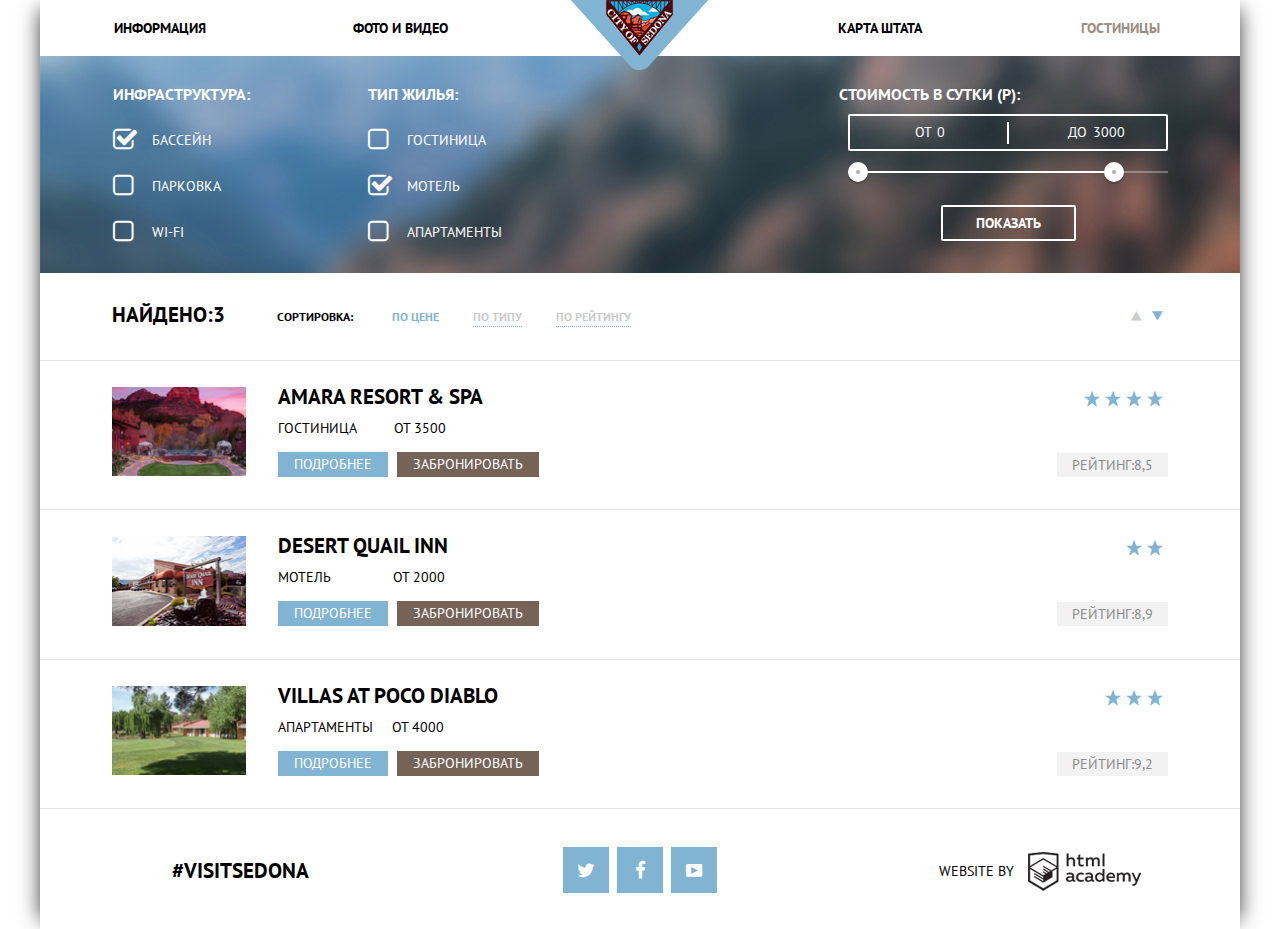
==== commit ea174ba5: "Минификация, удалены  неиспользуемые файлы" ====
--- a/catalog.html
+++ b/catalog.html
@@ -3,9 +3,9 @@
     <head>
         <meta charset="utf-8">
         <title>HTML Academy: Седона</title>
-        <link rel="stylesheet" href="css/normalize.css">
+        <link rel="stylesheet" href="css/normalize.min.css">
         <link href="https://fonts.googleapis.com/css?family=PT+Sans:400,700&subset=cyrillic,latin" rel="stylesheet" type="text/css">
-        <link rel="stylesheet" href="css/style.css">
+        <link rel="stylesheet" href="css/style.min.css">
     </head>
     <body>
         <div class="container">
@@ -21,7 +21,7 @@
                         <li class="menu-item">
                             <a href="#">Карта штата</a>
                         </li>
-                        <li class="menu-item active">
+                        <li class="menu-item menu-item-active">
                             <a href="#">Гостиницы</a>
                         </li>
                     </ul>
@@ -112,8 +112,8 @@
                             <span class="description-span-item1">Гостиница</span>
                             <span>от 3500</span>
                             <div class="discription-button">
-                                <button class="blue">Подробнее</button>
-                                <button class="brown">Забронировать</button>
+                                <a href="#"><button class="blue">Подробнее</button></a>
+                                <a href="#"><button class="brown">Забронировать</button></a>
                             </div>
                         </div>
                         <div class="rating">
@@ -135,8 +135,8 @@
                             <span class="description-span-item2">Мотель</span>
                             <span>от 2000</span>
                             <div class="discription-button">
-                                <button class="blue">Подробнее</button>
-                                <button class="brown">Забронировать</button>
+                                <a href="#"><button class="blue">Подробнее</button></a>
+                                <a href="#"><button class="brown">Забронировать</button></a>
                             </div>
                         </div>
                         <div class="rating">
@@ -156,8 +156,8 @@
                             <span class="description-span-item3">Апартаменты</span>
                             <span>от 4000</span>
                             <div class="discription-button">
-                                <button class="blue">Подробнее</button>
-                                <button class="brown">Забронировать</button>
+                                <a href="#"><button class="blue">Подробнее</button></a>
+                                <a href="#"><button class="brown">Забронировать</button></a>
                             </div>
                         </div>
                         <div class="rating">
--- a/css/style.min.css
+++ b/css/style.min.css
@@ -0,0 +1 @@
+h2,h3{line-height:21px}body{font-style:normal;font-size:14px;line-height:24px;font-family:"PT Sans",Arial,Helvetica,sans-serif;color:#000;font-weight:700;text-transform:uppercase;margin-top:0;background-color:#fff}@font-face{font-weight:400;font-style:normal;font-family:symbols-sedona;src:url(../fonts/symbols-sedona.woff) format("woff"),url(../fonts/symbols-sedona.woff2) format("woff2")}[class*=" icon-"]::before,[class^=icon-]::before{display:inline-block;width:1em;margin-right:.2em;margin-left:.2em;font-weight:400;line-height:1em;font-family:symbols-sedona;text-align:center;text-transform:none;text-decoration:inherit;font-style:normal;font-variant:normal;speak:none}.btn-transparent,.check-date,.discription-button button,.filter-range,.search-hotels .btn{text-transform:uppercase}.description a,.menu-item a,.social-btn,.sorting-type a{text-decoration:none}.icon-facebook::before{content:"\66"}.icon-twitter::before{content:"\74"}.icon-up-dir::before{content:"\25b2"}.icon-down-dir::before{content:"\25bc"}.icon-star::before{content:"\2605"}.icon-check-off::before{content:"\2610"}.icon-check-on::before{content:"\2611"}.icon-calendar::before{content:"\e800"}.icon-plus::before{content:"\e801"}.icon-minus::before{content:"\e802"}.icon-youtube::before{content:"\f39e"}.benefits-white::before,.clearfix::after,.welcome-to-sedona::after{content:""}h1{font-size:30px}h2{font-size:21px}h3{font-weight:400;font-size:14px}.post-benefits h3,.welcome-to-sedona-title h2{line-height:24px}.clearfix::after{display:table;clear:both}.container{width:1200px;position:relative;padding:0;margin:0 auto;box-shadow:-9px 0 20px -10px #333,9px 0 20px -10px #333}.main-header{background-color:#FFF;color:#000;height:56px;margin-bottom:0;position:relative}.main-navigation .menu{list-style:none;margin:0;padding:0}.menu-item{float:left;width:20%;text-align:center}.menu-item:nth-child(2){margin-right:20%}.menu-item a{padding:16px 0;color:#000;display:block}.menu-item a:hover{color:#81b3d2}.menu-item a:active{color:#b2b2b2}.menu-item-active a{color:#9b8d84}.menu-item-active a:hover{color:#604e43}.menu-item-active a:active{color:#d6d0cc}.header-logo{position:absolute;top:0;left:50%;margin-left:-69px}.welcome-to-sedona{height:508px;background-color:#E4F1F9;background-image:url(../img/background.jpg);background-repeat:no-repeat;padding-top:1px}.welcome-to-sedona::after{width:100%;height:57px;display:block;background-image:url(../img/Shape.png)}.welcome-to-sedona img{display:block;margin:75px auto 25px}.welcome-to-sedona-title{padding-top:46px;text-align:center}.welcome-to-sedona-title h3{margin-top:30px;margin-bottom:55px}.benefits-blue{background-color:#81b3d2;color:#fff;width:400px;height:256px;float:left;text-align:center;vertical-align:middle}.benefits-blue h2{margin-top:53px;margin-bottom:23px}.benefits-blue h3{margin-top:20px}.benefits-picture{width:800px;height:256px;float:left}.benefits-white{width:400px;height:330px;float:left;text-align:center}.benefits-white::before{width:76px;height:76px;display:block;background-image:url(../img/spritesheet.png);background-repeat:no-repeat;margin:60px auto 31px}.sprite-icon-food::before{width:74px;height:70px;background-position:-5px -152px}.sprite-icon-house::before{width:75px;height:72px;background-position:-5px -232px}.sprite-souvenirs::before{margin-top:56px;margin-bottom:30px;width:64px;height:76px;background-position:-5px -314px}.benefits-white h2{margin-bottom:25px}.benefits-gray{width:400px;height:256px;float:left;text-align:center;background-color:#eee}.benefits-gray h2{margin-top:47px;margin-bottom:22px}.benefits-gray h3{margin-top:20px}.post-benefits{height:235px;text-align:center}.post-benefits h1{margin-top:56px;margin-bottom:31px}.search-hotels{position:absolute;top:-85px;left:315px;width:568px;height:481px;margin-left:auto;margin-right:auto}.form-check-in,.form-check-out,.map{position:relative}button.search-hotels-title{font-size:21px;color:#fff;text-align:center;height:85px;width:100%;outline:0;border:0;background-color:#766357;line-height:26px;text-transform:uppercase}.search-hotels form{width:100%;height:396px;display:none;background:#fff;box-shadow:1px 1px 20px 2px #333}.search-hotels .show{display:block}.map{background-color:#F2F1EF;background-image:url(../img/map.jpg);height:590px}.search-hotels .btn{font-size:21px;color:#fff;text-align:center;width:459px;height:58px;background-color:#81b3d2;margin-top:55px;margin-left:55px;border:0;outline:0}.search-hotels .btn:hover{background-color:#669ec0}.search-hotels .btn:active{color:rgba(255,255,255,.3);background-color:#5496bd}.form-check-in{padding-top:55px;margin-left:56px}.form-check-out{margin-top:28px;margin-left:55px}.check-date{width:296px;height:32px;background-color:#f2f2f2;border:2px solid #f2f2f2;margin-left:16px;padding-left:14px;padding-right:35px}#check-out-edit{margin-left:14px}.check-date:hover{background-color:#ebebeb}.check-date:focus{background-color:#fff;border:2px solid #e5e5e5;outline:0}.search-hotels-updown{display:inline-block;vertical-align:middle;margin-top:31px;margin-left:55px}.search-hotels-updown-edit{display:inline-block;vertical-align:middle;padding:6px 4px;background-color:#f2f2f2;margin-left:38px}.search-hotels-updown-children{margin-left:48px}.search-hotels-updown-children .search-hotels-updown-edit{margin-left:25px}.search-hotels-updown-edit button,.search-hotels-updown-edit input{border:none;background-color:#f2f2f2;text-align:center}.form-check-in .icon-calendar,.form-check-out .icon-calendar{font-size:21px;color:#c2c2c2;position:absolute;line-height:36px;right:60px;cursor:pointer}.icon-calendar:hover,.icon-minus:hover,.icon-plus:hover{color:#000}.icon-calendar:active,.icon-minus:active,.icon-plus:active{color:#81b3d2}.search-hotels-updown-edit button{cursor:pointer;outline:0}.search-hotels-updown-edit span{font-size:14px;color:#a9a9a9}.main-footer-index{background-color:rgba(255,255,255,.9);position:absolute;bottom:0}.main-footer{width:1200px;padding:33px 0;height:54px}.footer-social,.footer-visitsedona{width:400px;float:left;text-align:center}.footer-visitsedona{display:block;margin-top:17px;font-size:21px}.footer-social{margin-top:5px}.social-btn{display:inline-block;width:46px;height:46px;margin:0 2px;font-size:0;vertical-align:top;background:#81b3d2;color:#fff;text-align:center;outline:0}.social-btn:hover{background-color:#669ec0}.social-btn:active{color:rgba(255,255,255,.3);background-color:#5496bd}.social-btn span{font-size:19px;line-height:46px}.footer-copyright{float:left;width:400px;min-height:50px;text-align:center;margin-top:10px}.footer-copyright span{vertical-align:middle;margin-right:10px;font-weight:400}.footer-copyright a.btn{width:113px;height:39px;vertical-align:middle;background:url(../img/spritesheet.png) -5px -5px no-repeat;display:inline-block}.footer-copyright a.btn:hover{background-position:-5px -54px}.footer-copyright a.btn:active{background-position:-5px -103px}.filters{background-color:#809EC0;background-image:url(../img/filter-background1.jpg);color:#fff;min-height:217px}.filters h2{font-size:16px;margin-top:28px}.form-control input[type=checkbox]{display:none}.form-control input[type=checkbox]+label{display:block;margin:25px 0;line-height:21px;padding-left:39px;position:relative;cursor:pointer;font-weight:400}.form-control input[type=checkbox]+label::before{content:"\2610";font-family:symbols-sedona;font-size:26px;position:absolute;top:0;left:0}.form-control input[type=checkbox]:checked+label::before{content:"\2611"}.filter-infrastructure{width:240px;margin-left:73px;float:left;margin-right:15px}.filter-property-type{width:275px;float:left;margin-right:197px}.filter-range{width:320px;margin-right:72px;margin-top:28px;float:right;color:#fff}.filter-range-title{margin-bottom:9px;margin-left:-9px;font-weight:600;font-size:16px;line-height:21px}.price-controls{position:relative;height:33px;margin-bottom:20px;font-size:0;border:2px solid #fff;border-radius:2px}.price-controls::after{content:"";position:absolute;top:50%;left:50%;width:2px;height:22px;background:#fff;transform:translate(-50%,-50%)}.price-controls label{display:inline-block;font-weight:400;font-size:14px;line-height:30px;vertical-align:top;cursor:pointer}.price-controls .max-price,.price-controls .min-price{width:88px;padding-left:65px}.price-controls input{width:50px;margin:0;color:inherit;font:inherit;background:0 0;border:none;outline:0}.range-controls{position:relative;margin-bottom:32px}.range-controls .scale{height:2px;background:rgba(255,255,255,.3)}.range-controls .bar{width:80%;height:2px;background:#fff}.range-toggle{position:absolute;top:-9px;width:4px;height:4px;background:#ababab;border:8px solid #fff;border-radius:50%;box-shadow:0 2px 1px 0 rgba(0,1,1,.2);cursor:pointer}.range-toggle:hover{background:#1c4f80}.range-toggle-min{left:0}.range-toggle-max{left:80%}.btn-transparent{display:block;margin:0 auto;padding:6px 33px;font-size:14px;line-height:20px;color:#fff;background:0 0;border:2px solid #fff;border-radius:2px;outline:0;cursor:pointer}.btn-transparent:hover{color:#000;background:#fff}.sorting{width:1062px;padding:31px 66px 31px 72px;vertical-align:middle;border-bottom:1px solid #e5e5e5}.sorting h2{margin:0 45px 0 0;width:120px;float:left}.sorting-type{width:680px;float:left}.sorting-type h4{font-size:12px;display:inline;margin-right:35px}.sorting-type ul{display:inline;margin:0;padding:0;list-style:none}.sorting-type li{display:inline-block;vertical-align:baseline;font-size:12px;line-height:18px;text-align:center}.sorting-type a{display:block;margin-right:30px;color:#cbcbcb;border-bottom:1px dotted #81b3d2}.sorting-type a:hover{color:#81b3d2}.sorting-type a:active{color:#000;border:none}.sorting-type-active a{color:#81b3d2;border:none}.sort-asc-dsc{float:right;width:200px;margin:0;font-size:23px;text-align:right}.sort-asc-dsc a{color:#ccc}.sort-asc-dsc a:hover{color:#000}.sort-asc-dsc .sort-asc-dsc-active,.sort-asc-dsc a:active{color:#81b3d2}.sort-asc-dsc .icon-down-dir{margin-left:-17px}.search-result-item{position:relative;padding:26px 72px;border-bottom:1px solid #e5e5e5}.search-result-item .search-result-img{display:inline-block;vertical-align:middle;width:134px;margin-right:28px}.search-result-item .description{display:inline-block;vertical-align:top;position:relative;height:90px;min-width:563px}.description h2{font-size:21px;line-height:1em;font-weight:700;margin-top:-1px;margin-bottom:9px}.description span,.discription-button button{font-size:14px;font-weight:400}.description a{color:#000}.description a:hover{color:#81b3d2}.description a:active{color:#c2c2c2}.description-span-item1{margin-right:33px}.description-span-item2{margin-right:58px}.description-span-item3{margin-right:15px}.discription-button{position:absolute;bottom:0}.discription-button button{padding:2px 16px;line-height:21px;font-family:"PT Sans",Arial,sans-serif;color:#fff;border:none;outline:0;cursor:pointer;margin-right:5px}.discription-button .blue{background-color:#81b3d2}.discription-button .blue:hover{background-color:#669ec0}.discription-button .blue:active{color:rgba(255,255,255,.3);background-color:#5496bd}.discription-button .brown{background-color:#766357}.discription-button .brown:hover{background-color:#604e43}.discription-button .brown:active{color:rgba(255,255,255,.3);background-color:#503e33}.search-result-item .rating{vertical-align:top;width:323px;display:inline-block;text-align:right}.search-result-item .rating-star{color:#81b3d2;margin-bottom:41px}.search-result-item .icon-star{font-size:18px;margin-left:-8px}.search-result-item .rating-score{background-color:#f2f2f2;color:#8b8b8b;font-size:14px;font-weight:400;line-height:21px;padding:3px 15px}